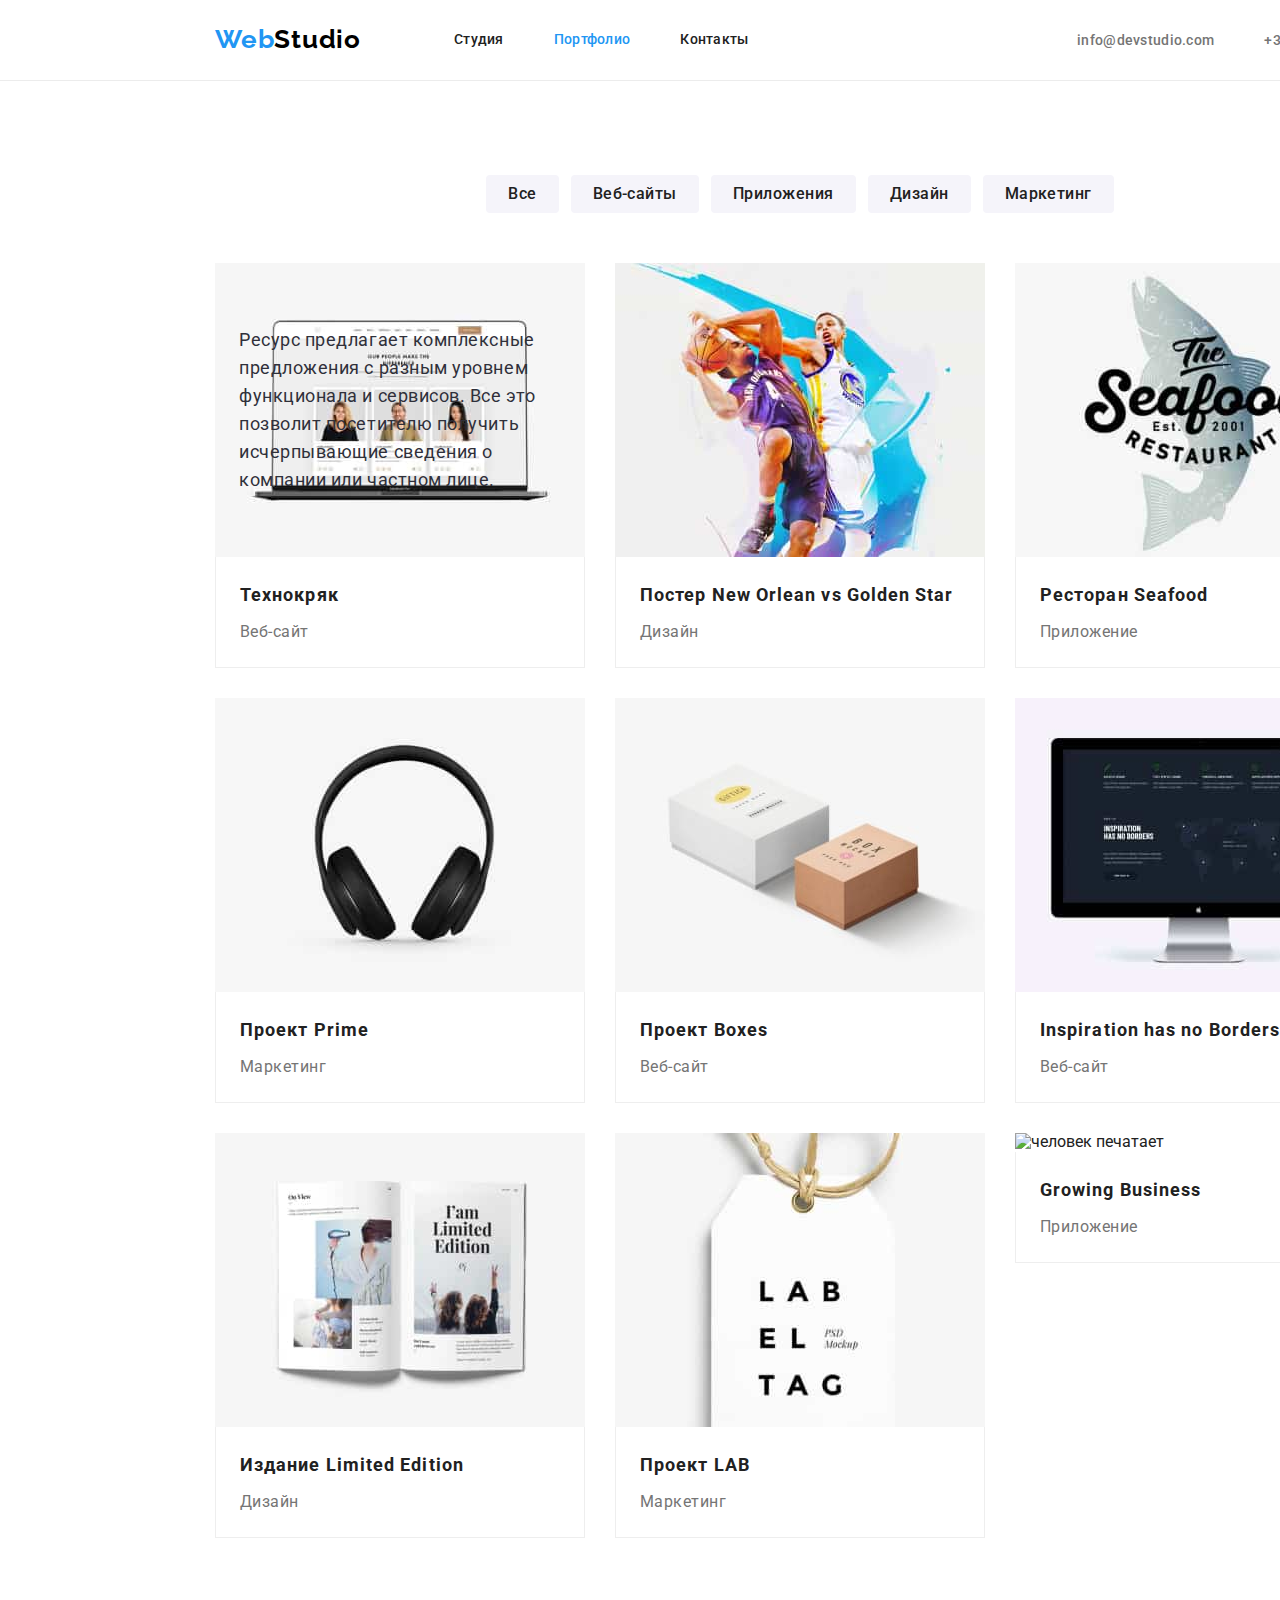
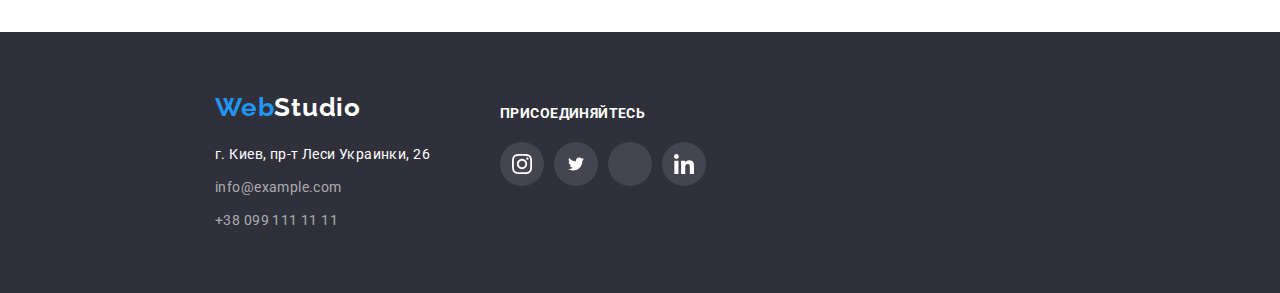
==== portfolio.html @ a1a11449 "Попробовал позиционирование" ====
<!DOCTYPE html>
<html lang="ru">
  <head>
    <meta charset="UTF-8" />
    <meta http-equiv="X-UA-Compatible" content="IE=edge" />
    <meta name="viewport" content="width=device-width, initial-scale=1.0" />
    <title>WebStudio</title>
    <link
      href="https://fonts.googleapis.com/css2?family=Raleway:wght@700&family=Roboto:wght@400;500;700;900&display=swap"
      rel="stylesheet"
    />
    <link
      rel="stylesheet"
      href="https://cdnjs.cloudflare.com/ajax/libs/modern-normalize/1.1.0/modern-normalize.min.css"
    />
    <link rel="stylesheet" href="./styles/styles.css" />
  </head>
  <body class="page">
    <!--хэдер-->
    <header class="page-header">
      <div class="container main-nav">
        <nav class="nav">
          <a href="./index.html" class="logo-header logo item" lang="en"
            ><span class="logo-blue logo">Web</span>Studio</a
          >
          <ul class="site-nav list">
            <li class="item"><a class="link" href="./index.html">Студия</a></li>
            <li class="item"><a class="link current" href="">Портфолио</a></li>
            <li class="item"><a class="link" href="">Контакты</a></li>
          </ul>
        </nav>
        <ul class="site-cont list">
          <li class="item">
            <a class="link" href="mailto:info@devstudio.com"
              >info@devstudio.com</a
            >
          </li>
          <li class="item">
            <a class="link" href="tel:+38-096-111-11-11">+38 096 111 11 11</a>
          </li>
        </ul>
      </div>
    </header>
    <!-- Основная информация -->
    <main>
      <section class="section works">
        <div class="container">
          <!-- заголовок потом скрыть -->
          <h1 class="hide-head">Наши работы</h1>
          <!-- Кнопки фильтра проектов-->
          <ul class="filtr-btn list">
            <li class="button-list">
              <button type="button" class="button">Все</button>
            </li>
            <li class="button-list">
              <button type="button" class="button">Веб-сайты</button>
            </li>
            <li class="button-list">
              <button type="button" class="button">Приложения</button>
            </li>
            <li class="button-list">
              <button type="button" class="button">Дизайн</button>
            </li>
            <li class="button-list">
              <button type="button" class="button">Маркетинг</button>
            </li>
          </ul>
          <!-- Проекты -->
          <div class="box-projects">
            <ul class="projects list">
              <li class="project-item">
                <a class="item" href="">
                  <div class="project-card">
                    <img
                      class="works-pictures"
                      src="./images/portfolio/1techno.jpg"
                      alt="ноутбук с карточками людей"
                      width="370"
                    />
                    <p class="project-card-text">
                      Ресурс предлагает комплексные предложения с разным уровнем
                      функционала и сервисов. Все это позволит посетителю
                      получить исчерпывающие сведения о компании или частном
                      лице.
                    </p>
                  </div>
                  <div class="content">
                    <h2 class="project-title">Технокряк</h2>
                    <p class="projects-desk">Веб-сайт</p>
                  </div></a
                >
              </li>
              <li class="project-item">
                <a class="item" href="">
                  <img
                    class="works-pictures"
                    src="./images/portfolio/2poster.jpg"
                    alt="баскетболисты в прижке"
                    width="370"
                  />
                  <div class="content">
                    <h2 class="project-title">
                      Постер <span lang="en">New Orlean vs Golden Star</span>
                    </h2>
                    <p class="projects-desk" lang="en">Дизайн</p>
                  </div></a
                >
              </li>
              <li class="project-item">
                <a class="item" href="">
                  <img
                    class="works-pictures"
                    src="./images/portfolio/3restorant.jpg"
                    alt="логотип ресторана"
                    width="370"
                  />
                  <div class="content">
                    <h2 class="project-title">
                      Ресторан <span lang="en">Seafood</span>
                    </h2>
                    <p class="projects-desk">Приложение</p>
                  </div></a
                >
              </li>
              <li class="project-item">
                <a class="item" href="">
                  <img
                    class="works-pictures"
                    src="./images/portfolio/4project-prime.jpg"
                    alt="наушники"
                    width="370"
                  />
                  <div class="content">
                    <h2 class="project-title">
                      Проект <span lang="en">Prime</span>
                    </h2>
                    <p class="projects-desk">Маркетинг</p>
                  </div></a
                >
              </li>
              <li class="project-item">
                <a class="item" href="">
                  <img
                    class="works-pictures"
                    src="./images/portfolio/5project-boxes.jpg"
                    alt="маленькие коробочки"
                    width="370"
                  />
                  <div class="content">
                    <h2 class="project-title">
                      Проект <span lang="en">Boxes</span>
                    </h2>
                    <p class="projects-desk">Веб-сайт</p>
                  </div></a
                >
              </li>
              <li class="project-item">
                <a class="item" href="">
                  <img
                    class="works-pictures"
                    src="./images/portfolio/6no-borders.jpg"
                    alt="монитор"
                    width="370"
                  />
                  <div class="content">
                    <h2 class="project-title" lang="en">
                      Inspiration has no Borders
                    </h2>
                    <p class="projects-desk">Веб-сайт</p>
                  </div></a
                >
              </li>
              <li class="project-item">
                <a class="item" href="">
                  <img
                    class="works-pictures"
                    src="./images/portfolio/7limited-edition.jpg"
                    alt="развернутый журнал"
                    width="370"
                  />
                  <div class="content">
                    <h2 class="project-title">
                      Издание <span lang="en">Limited Edition</span>
                    </h2>
                    <p class="projects-desk">Дизайн</p>
                  </div></a
                >
              </li>
              <li class="project-item">
                <a class="item" href="">
                  <img
                    class="works-pictures"
                    src="./images/portfolio/8project-lab.jpg"
                    alt="бирка"
                    width="370"
                  />
                  <div class="content">
                    <h2 class="project-title">
                      Проект <span lang="en">LAB</span>
                    </h2>
                    <p class="projects-desk">Маркетинг</p>
                  </div></a
                >
              </li>
              <li class="project-item">
                <a class="item" href="">
                  <img
                    class="works-pictures"
                    src="./images/portfolio/9growing-business.jpg"
                    alt="человек печатает"
                    width="370"
                  />
                  <div class="content">
                    <h2 class="project-title" lang="en">Growing Business</h2>
                    <p class="projects-desk">Приложение</p>
                  </div></a
                >
              </li>
            </ul>
          </div>
        </div>
      </section>
    </main>
    <!-- футер -->
    <footer class="footer">
      <div class="container footer-box">
        <div class="footer-adres-box">
          <a class="logo-footer logo" href="./index.html"
            ><span class="logo-blue logo">Web</span>Studio</a
          >
          <address class="">
            <ul class="footer-text list">
              <li class="footer-item">
                <a
                  class="adress footer-link"
                  href="https://goo.gl/maps/YtgKxtTX7qy2pB3RA"
                  target="_blank"
                  rel="noopener nofollow noreferrer"
                  >г. Киев, пр-т Леси Украинки, 26</a
                >
              </li>
              <li class="footer-item">
                <a class="footer-link" href="mailto:info@example.com"
                  >info@example.com</a
                >
              </li>
              <li class="footer-item">
                <a class="footer-link" href="tel:+38-099-111-11-11"
                  >+38 099 111 11 11</a
                >
              </li>
            </ul>
          </address>
        </div>
        <div class="footer-socials-box">
          <h3 class="footer-title">присоединяйтесь</h3>
          <ul class="footer-socials">
            <li class="footer-socials-item">
              <a href="" class="footer-socials-link">
                <svg class="footer-socials-icon" width="20px" height="20px">
                  <use href="./images/icons.svg#instagram-2"></use>
                </svg>
              </a>
            </li>
            <li class="footer-socials-item">
              <a href="" class="footer-socials-link">
                <svg class="footer-socials-icon" width="16px" height="20px">
                  <use href="./images/icons.svg#twitter-1"></use>
                </svg>
              </a>
            </li>
            <li class="footer-socials-item">
              <a href="" class="footer-socials-link">
                <svg class="footer-socials-icon" width="15px" height="25px">
                  <use href="./images/icons.svg#facebook"></use>
                </svg>
              </a>
            </li>
            <li class="footer-socials-item">
              <a href="" class="footer-socials-link">
                <svg class="footer-socials-icon" width="20px" height="20px">
                  <use href="./images/icons.svg#linkedin-1"></use>
                </svg>
              </a>
            </li>
          </ul>
        </div>
      </div>
    </footer>
  </body>
</html>
---- styles/styles.css ----
html {
    box-sizing: border-box;
}

*,
*::before,
*::after {
    box-sizing: inherit;
}

:root {
    /* background */
    --primary-bg-color: #FFFFFF;
    --secondary-bg-color: #2F303A;
    --accent-bg-color: #F5F4FA;
    /* text */
    --primary-text-color: #212121;
    --secondaty-text-color: #757575;
    --accent-color: #2196F3;
    --hero-text-color: #FFFFFF;
    --logo-header-color: #000000;
    --logo-footer-color: #FFFFFF;
    --footer-contacts-color: (rgba(255, 255, 255, 0.6));
}

*h1,
h2,
h3,
h4,
h5,
h6,
p {
    margin: 0;
    text-decoration: none;
}

/* Body */
.page {
    background-color: var(--primary-bg-color);

    font-family: Roboto, sans-serif;
    color: var(--primary-text-color);

    list-style-type: none;
    margin: 0;

    /* outline: 2px solid red; */
    width: 1600px;
}

/* button {
    font-family: inherit;
    cursor: pointer;
} */

.list {
    list-style: none;

    padding: 0;
    margin: 0;
}

.container {
    width: 1200px;
    margin: 0 auto;

    padding-left: 15px;
    padding-right: 15px;

    /* outline: 2px solid red; */
}

.hide-head {
    display: none;
}

/* Page header */

.page-header {
    border-bottom: 1px solid #ECECEC;
    /* padding-top: 32px;
    padding-bottom: 32px; */
}

/* Logo */
.logo-header,
.logo-footer,
.logo-blue {
    font-family: 'Raleway', cursive;
    font-weight: 700;
    font-size: 26px;
    line-height: 1.19;
    letter-spacing: 0.03em;
}

.logo-header {
    color: var(--logo-header-color);

    display: block;
    padding-top: 24px;
    padding-bottom: 25px;
}

.logo-footer {
    color: var(--logo-footer-color);

    margin-top: 0;
    margin-bottom: 20px;
    display: inline-block;
}

.logo-header .logo-footer {
    font-family: Raleway, cursive;
}

.logo-blue {
    color: var(--accent-color);
}

.link,
.footer-item,
.logo-header,
.logo-footer {
    text-decoration: none;
}

/* site-nav */
.main-nav {
    display: flex;
    align-items: center;
}

.site-nav .link,
.site-cont .link {
    font-weight: 500;
    font-size: 14px;
    line-height: 1.14;
    letter-spacing: 0.02em;
    color: var(--primary-text-color);
}

.nav {
    display: flex;
}

.site-nav {
    display: flex;
    margin-left: 93px;
}

.site-cont {
    display: flex;
    margin-left: auto;
}

/* .link:before {
    content: "";
    margin-left: 10px;
    background-image: url(../images/Vector.png);
    background-size: contain;

} */

/* .site-nav .item:not(:last-child) {
    margin-right: 50px;
}

.site-cont .item:not(:last-child) {
    margin-right: 50px;
} */

.site-nav .item+.item,
.site-cont .item+.item {
    margin-left: 50px;
}

.site-nav .link:hover,
.site-nav .link:focus {
    color: var(--accent-color);
}

.site-nav .link.current {
    color: var(--accent-color);
}

.site-cont .link {
    color: var(--secondaty-text-color);
}

.site-cont .link:hover,
.site-cont .link:focus {
    color: var(--accent-color);
}

.site-nav .link {
    display: block;
    padding-top: 32px;
    padding-bottom: 32px;
}

.header-contacts {
    display: flex;
    align-items: center;
    cursor: pointer;
}

.header-contacts:hover .header-icon,
.header-contacts:focus .header-icon {
    fill: var(--accent-color);
}

/* .header-tel {
    display: flex;
    align-items: center;
    text-align: center;
    gap: 10px;
    cursor: pointer;
} */

/* .link-tel {
    display: flex;
    align-items: center;
    text-align: center;
} */

.header-icon {
    margin-right: 10px;

}

/* Hero */

.hero-title {
    font-weight: 900;
    font-size: 44px;
    line-height: 1.36;
    text-align: center;
    letter-spacing: 0.06em;
    text-transform: uppercase;
    color: var(--hero-text-color);

    margin: 0;
    margin-bottom: 30px;
}

.hero-conteiner {
    padding-top: 200px;
    padding-bottom: 200px;
    margin-left: auto;
    margin-right: auto;
    max-width: 1600px;
    height: 600px;

    background-image: linear-gradient(to right,
            rgba(47, 48, 58, 0.4),
            rgba(47, 48, 58, 0.4)),
        url(../images/background.jpg);
    background-repeat: no-repeat;
    background-position: center;
}

/* Button main page*/
.btn {
    display: block;
    margin-left: auto;
    margin-right: auto;
    padding: 10px 32px;

    box-shadow: 0px 4px 4px rgba(0, 0, 0, 0.15);
    border: 4px;
    background-color: var(--accent-color);
    border-radius: 4px;

    font-weight: 700;
    font-size: 16px;
    line-height: 1.89;
    text-align: center;
    letter-spacing: 0.06em;
    color: var(--hero-text-color);
    cursor: pointer;
}

.btn:hover,
.btn:focus {
    color: var(--accent-color);
    background-color: var(--primary-bg-color);
}

/* Section */

.section-title {
    margin-top: 0;
    margin-bottom: 50px;

    font-weight: 700;
    font-size: 36px;
    line-height: 1.17;
    text-align: center;
    letter-spacing: 0.03em;
    color: var(--primary-text-color);
}

/* Feature/Functions/Our team */
.section {
    padding-top: 94px;
    padding-bottom: 94px;
}

.feature .item {
    width: 270px;
}

.feature-pic-box {
    display: flex;
    align-items: center;
    justify-content: center;
    width: 270px;
    height: 120px;
    margin-bottom: 30px;
    background: #F5F4FA;
    border-radius: 4px;
}

.feature,
.functions,
.team {
    display: flex;
}

.feature,
.functions {
    justify-content: space-between;

}

.functions .item {
    margin-bottom: -4px;
}

.functions-card {
    position: relative;
    margin: 0;
    padding: 0;
    display: flex;
    align-items: flex-end;

}

.function-title {
    font-size: 14px;
    line-height: 16px;
    text-align: center;
    letter-spacing: 0.03em;
    text-transform: uppercase;
    color: var(--hero-text-color);

    background: rgba(47, 48, 58, 0.8);

    margin: 0;
    padding-top: 27px;
    padding-bottom: 27px;

    position: absolute;
    /* bottom: 0;
    left: 0; 
    "ЕСЛИ ЭЛЕМЕНТОВ НЕСКОЛЬКО У RELATIVE СНИМАЕМ ФЛЕКС И ВІСТАВЛЯЕМ (%), видео Репеті 5 модуль +-20ые минуты*/
    width: 100%;
}

/* .functions .item+.item {
    margin-left: 30px;
} */

.feature .title {
    font-weight: 700;
    font-size: 14px;
    line-height: 1.14;
    letter-spacing: 0.03em;
    text-transform: uppercase;

    margin-top: 0;
}


.feature-text {
    margin-top: 0;
    margin-bottom: 0;

    font-size: 14px;
    line-height: 1.71;
    letter-spacing: 0.03em;
    color: var(--secondaty-text-color);
}

.feature-text {
    margin-top: 0;
    margin-bottom: 0;
}

.section-title .title {
    font-weight: 700;
    font-size: 16px;
    line-height: 1.19;
    letter-spacing: 0.03em;
    text-transform: uppercase;
}

.section-respons {
    padding-bottom: 94px;
}

.team {
    justify-content: space-between;
    background-color: var(--accent-bg-color);
}

.team .item {
    box-shadow: 0px 1px 3px rgba(0, 0, 0, 0.12), 0px 1px 1px rgba(0, 0, 0, 0.14), 0px 2px 1px rgba(0, 0, 0, 0.2);
    border-radius: 0px 0px 4px 4px;
}

.team .title {
    margin-top: 0;
    margin-bottom: 10px;

    font-weight: 500;
    font-size: 16px;
    line-height: 1.19;
    text-align: center;
    letter-spacing: 0.03em;
}

.team-role {
    margin: 0;

    font-size: 16px;
    line-height: 1.19;
    letter-spacing: 0.03em;
    text-align: center;
    color: var(--secondaty-text-color);
    margin-bottom: 16px;
}

.team-picture {
    margin-top: 0;
    margin-bottom: 0px;
}

.team-conteiner {
    padding-top: 30px;
    padding-bottom: 30px;
    margin-bottom: 0;
}

.team-socials {
    list-style: none;
    display: flex;
    gap: 10px;
    padding: 0;
    margin: 0;
    /* outline: 1px solid red; */
    margin-left: 32px;
    margin-right: 32px;
    /* посмотреть в записи центровку */
}

.team-item {
    height: 44px;
    width: 44px;
}

.team-link {
    display: flex;
    width: 100%;
    height: 100%;
    align-items: center;
    justify-content: center;
    border-radius: 50%;
    cursor: pointer;
}

.team-icon {
    fill: #AFB1B8;

}

.team-item:hover .team-link,
.team-item:focus .team-link {
    background-color: var(--accent-color);
    fill: var(--hero-text-color);
}


.team-link:hover .team-icon,
.team-link:focus .team-icon {
    fill: var(--hero-text-color);
    background-color: var(--accent-color);
}

.clients {
    list-style: none;
    display: flex;
    justify-content: center;
    gap: 30px;
    padding: 0;
    margin: 0;
    /* outline: 1px solid red; */
    margin-left: 32px;
    margin-right: 32px;
}

.cliets-list {
    height: 92px;
    width: 170px;
}

.clients-link {
    display: flex;
    width: 100%;
    height: 100%;
    align-items: center;
    justify-content: center;
    cursor: pointer;
    border: 1px solid #AFB1B8;
    border-radius: 4px;
}

.clients-pic {
    fill: #AFB1B8;
}

.clients-link:hover .clients-pic,
.clients-link:focus .clients-pic {
    fill: var(--accent-color);
}

.clients-link:hover,
.clients-link:focus {
    border-color: var(--accent-color);
}

/* Footer */
.footer {


    background-color: var(--secondary-bg-color);

    list-style-type: none;
    padding-top: 60px;
    padding-bottom: 60px;
}

.footer-box {
    display: flex;
}

.footer-text {
    margin-bottom: 0;
}

.footer-text .adress {
    color: var(--hero-text-color);
}

.footer-item {
    margin-bottom: 9px;
}

.footer-link {
    display: block;

    font-style: normal;
    font-size: 14px;
    line-height: 1.71;
    letter-spacing: 0.03em;
    color: rgba(255, 255, 255, 0.6);
    text-decoration: none;
}

.footer-item:last-child {
    margin-bottom: 0px;
}

.footer-link:hover,
.footer-link:focus {
    color: var(--accent-color);
}

.footer-adres-box {
    margin-right: 70px;
}

/* footer social networks */

.footer-title {
    font-weight: 700;
    font-size: 14px;
    line-height: 1.14;
    letter-spacing: 0.03em;
    text-transform: uppercase;

    color: var(--hero-text-color);
    margin-bottom: 20px;
    padding: 0;
}

.footer-socials {
    list-style: none;
    display: flex;
    gap: 10px;
    padding: 0;
    margin: 0;
}

.footer-socials-link {
    display: flex;
    width: 100%;
    height: 100%;
    align-items: center;
    justify-content: center;
    border-radius: 50%;
    cursor: pointer;
    text-decoration: none;
    background-color: rgba(255, 255, 255, 0.1);
}

.footer-socials-item {
    height: 44px;
    width: 44px;
}

.footer-socials-icon {
    fill: var(--hero-text-color);

}

.footer-socials-link:hover,
.footer-socials-link:focus {
    background-color: var(--accent-color);
    fill: var(--hero-text-color);
}


/* PORTFOLIO PAGE */
.section .works {
    padding-top: 94px;
    padding-bottom: 94px;
}

/* Buttons */

.button {
    background-color: var(--accent-bg-color);

    padding: 6px 22px;
    cursor: pointer;
    border-radius: 4px;
    border: none;
    list-style-type: none;

    font-weight: 500;
    font-size: 16px;
    line-height: 1.63;
    text-align: center;
    letter-spacing: 0.03em;
    color: var(--primary-text-color);
}

.filtr-btn {
    text-align: center;
    margin-bottom: 50px;
}


.button-list {
    display: inline-block;
    border-radius: 4px;
}



.filtr-btn .button-list+.button-list {
    margin-left: 8px;
}

.filtr-btn button:hover,
.filtr-btn button:focus {
    background-color: var(--accent-color);
    color: var(--hero-text-color);
    box-shadow: 0px 3px 1px rgba(0, 0, 0, 0.1), 0px 1px 2px rgba(0, 0, 0, 0.08), 0px 2px 2px rgba(0, 0, 0, 0.12);
    border-radius: 4px;
}

/* Projects */

.project-title {
    margin-top: 0;
    margin-bottom: 4px;
    font-weight: 700;
    font-size: 18px;
    line-height: 2;
    letter-spacing: 0.06em;
}

.projects-desk {
    margin-top: 0;
    margin-bottom: 0;

    font-size: 16px;
    line-height: 1.88;
    letter-spacing: 0.03em;
    color: var(--secondaty-text-color);
}

.projects {
    display: flex;
    flex-wrap: wrap;
    gap: 30px;
    margin: 0;
}

.works-pictures {
    flex-basis: calc((100% - 60px) / 3);
    display: block;
}

.project-item:hover {
    box-shadow: 0px 1px 1px rgba(0, 0, 0, 0.12), 0px 4px 4px rgba(0, 0, 0, 0.06), 1px 4px 6px rgba(0, 0, 0, 0.16);
}

.project-item .item {
    text-decoration: none;
    color: var(--primary-text-color);
}

.project-card {
    position: relative;
    display: flex;
    justify-content: center;
    align-items: center;
}

.project-card-text {
    font-size: 18px;
    line-height: 1.56;
    letter-spacing: 0.03em;
    color: var(--secondary-bg-color);
    /* var(--hero-text-color); */

    padding: 63px 24px;

    margin: 0;
    position: absolute;
    /* width: 100%;
    height: 100%; */
}

/* .project-card-text::before {
    display: inline;
    margin: 0;
    position: absolute;
    width: 100%;
    height: 100%;
    background-color: #2196F3;

} */

.content {
    padding-top: 20px;
    border-left: 1px solid #EEEEEE;
    border-bottom: 1px solid #EEEEEE;
    border-right: 1px solid #EEEEEE;
    padding: 20px 24px;
}

/* 0000 .filtr .btn-list */
/* текст */
/* #212121 - цвет основного текста */
/* #757575 - вторичный цвет */
/* #FFFFFF - белый цвет теkста */
/* #2196F3 - акцент (голубой) */
/* rgba(255, 255, 255, 0.6) - цвет контактов в футере*/
/* фон */
/* #FFFFFF - основной цвет фона */
/* #2F303A - вторичный цвет фона */
/* #F5F4FA - третий цвет фона */
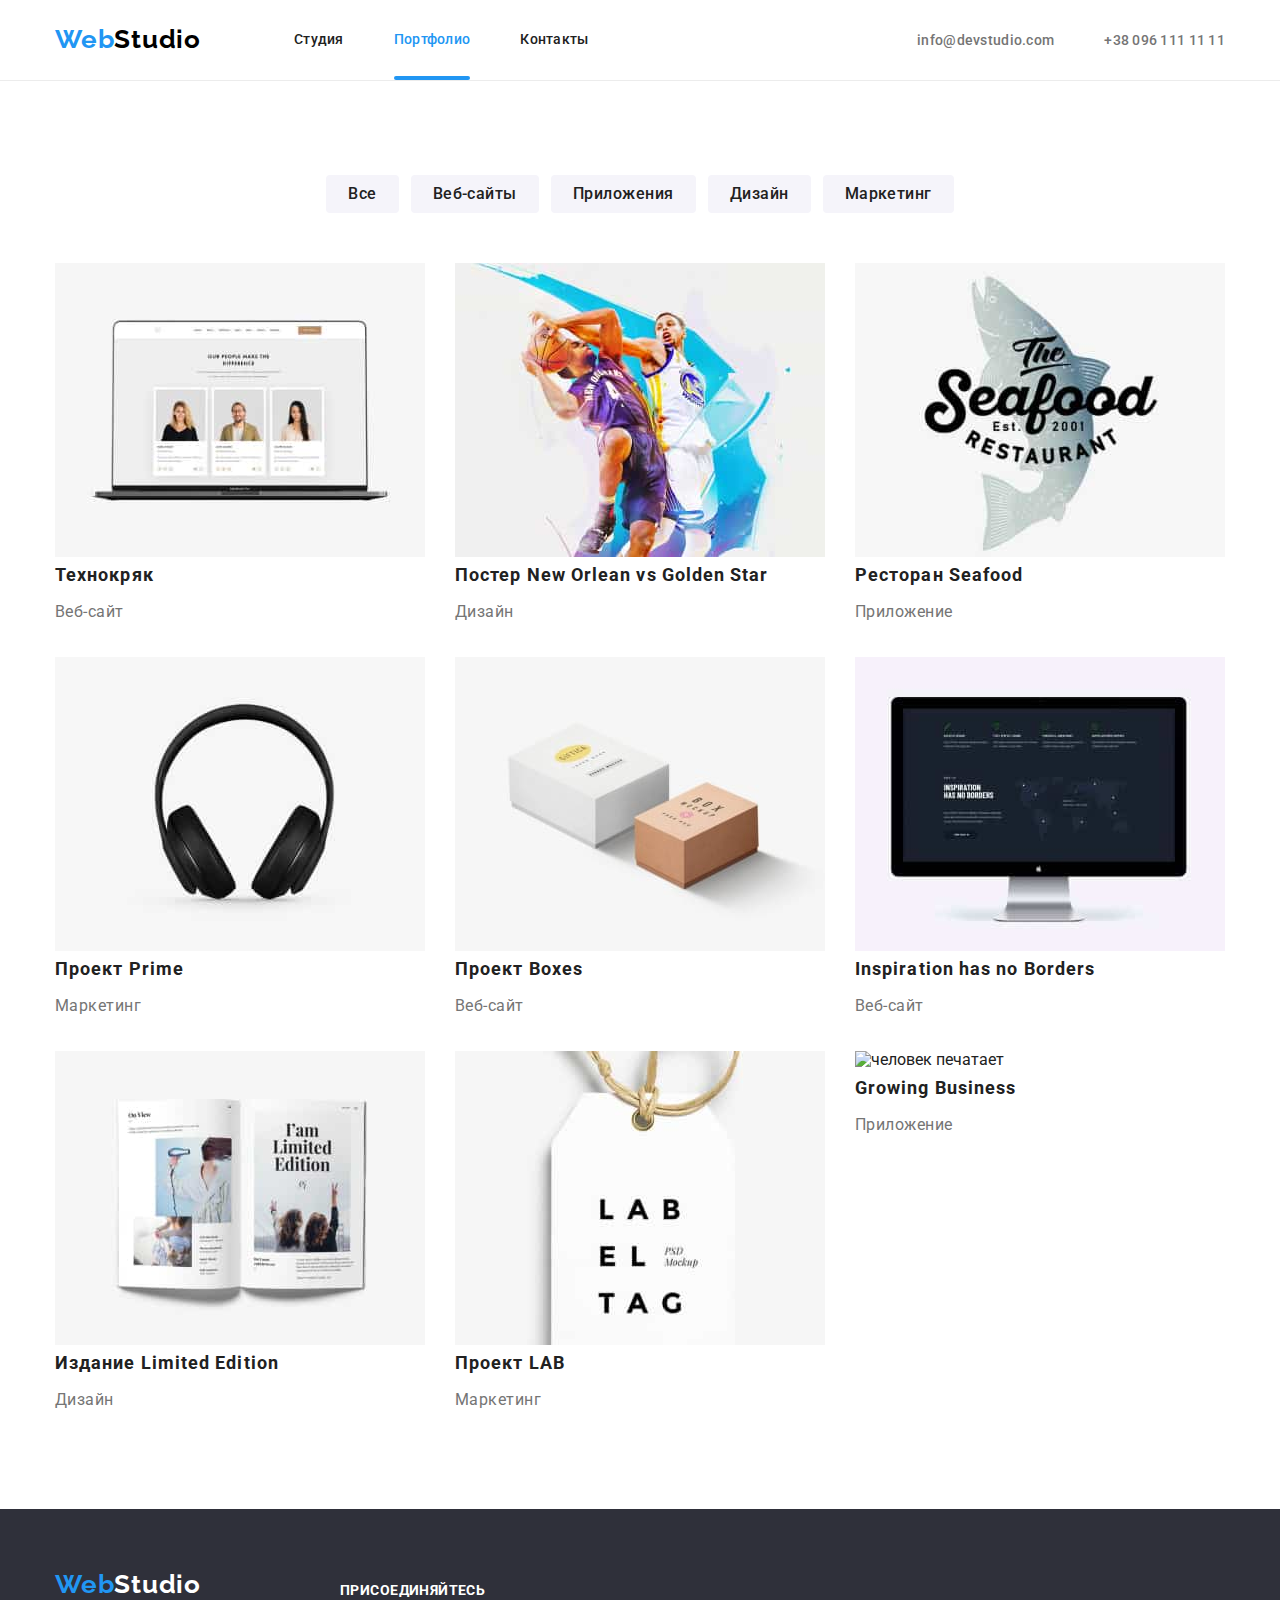
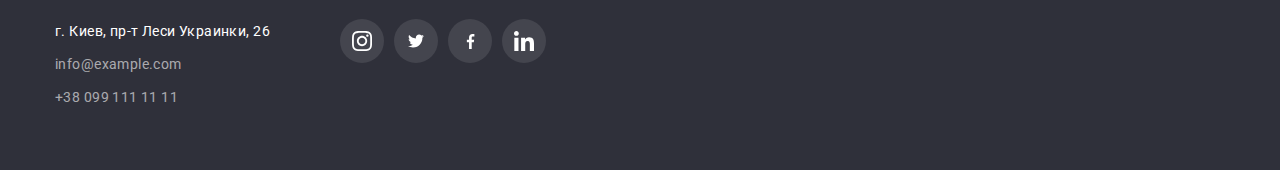
==== commit c7623467: "Подчеркивание, модальное окно и оверлейн" ====
--- a/portfolio.html
+++ b/portfolio.html
@@ -24,9 +24,15 @@
             ><span class="logo-blue logo">Web</span>Studio</a
           >
           <ul class="site-nav list">
-            <li class="item"><a class="link" href="./index.html">Студия</a></li>
-            <li class="item"><a class="link current" href="">Портфолио</a></li>
-            <li class="item"><a class="link" href="">Контакты</a></li>
+            <li class="item menu-item">
+              <a class="link nav-link" href="./index.html">Студия</a>
+            </li>
+            <li class="item menu-item">
+              <a class="link current nav-link" href="">Портфолио</a>
+            </li>
+            <li class="item menu-item">
+              <a class="link nav-link" href="">Контакты</a>
+            </li>
           </ul>
         </nav>
         <ul class="site-cont list">
@@ -69,152 +75,237 @@
           <div class="box-projects">
             <ul class="projects list">
               <li class="project-item">
-                <a class="item" href="">
-                  <div class="project-card">
-                    <img
-                      class="works-pictures"
-                      src="./images/portfolio/1techno.jpg"
-                      alt="ноутбук с карточками людей"
-                      width="370"
-                    />
-                    <p class="project-card-text">
-                      Ресурс предлагает комплексные предложения с разным уровнем
-                      функционала и сервисов. Все это позволит посетителю
-                      получить исчерпывающие сведения о компании или частном
-                      лице.
-                    </p>
-                  </div>
-                  <div class="content">
-                    <h2 class="project-title">Технокряк</h2>
-                    <p class="projects-desk">Веб-сайт</p>
-                  </div></a
-                >
-              </li>
-              <li class="project-item">
-                <a class="item" href="">
-                  <img
-                    class="works-pictures"
-                    src="./images/portfolio/2poster.jpg"
-                    alt="баскетболисты в прижке"
-                    width="370"
-                  />
-                  <div class="content">
-                    <h2 class="project-title">
-                      Постер <span lang="en">New Orlean vs Golden Star</span>
-                    </h2>
-                    <p class="projects-desk" lang="en">Дизайн</p>
-                  </div></a
-                >
-              </li>
-              <li class="project-item">
-                <a class="item" href="">
-                  <img
-                    class="works-pictures"
-                    src="./images/portfolio/3restorant.jpg"
-                    alt="логотип ресторана"
-                    width="370"
-                  />
-                  <div class="content">
-                    <h2 class="project-title">
-                      Ресторан <span lang="en">Seafood</span>
-                    </h2>
-                    <p class="projects-desk">Приложение</p>
-                  </div></a
-                >
-              </li>
-              <li class="project-item">
-                <a class="item" href="">
-                  <img
-                    class="works-pictures"
-                    src="./images/portfolio/4project-prime.jpg"
-                    alt="наушники"
-                    width="370"
-                  />
-                  <div class="content">
-                    <h2 class="project-title">
-                      Проект <span lang="en">Prime</span>
-                    </h2>
-                    <p class="projects-desk">Маркетинг</p>
-                  </div></a
-                >
-              </li>
-              <li class="project-item">
-                <a class="item" href="">
-                  <img
-                    class="works-pictures"
-                    src="./images/portfolio/5project-boxes.jpg"
-                    alt="маленькие коробочки"
-                    width="370"
-                  />
-                  <div class="content">
-                    <h2 class="project-title">
-                      Проект <span lang="en">Boxes</span>
-                    </h2>
-                    <p class="projects-desk">Веб-сайт</p>
-                  </div></a
-                >
-              </li>
-              <li class="project-item">
-                <a class="item" href="">
-                  <img
-                    class="works-pictures"
-                    src="./images/portfolio/6no-borders.jpg"
-                    alt="монитор"
-                    width="370"
-                  />
-                  <div class="content">
-                    <h2 class="project-title" lang="en">
-                      Inspiration has no Borders
-                    </h2>
-                    <p class="projects-desk">Веб-сайт</p>
-                  </div></a
-                >
-              </li>
-              <li class="project-item">
-                <a class="item" href="">
-                  <img
-                    class="works-pictures"
-                    src="./images/portfolio/7limited-edition.jpg"
-                    alt="развернутый журнал"
-                    width="370"
-                  />
-                  <div class="content">
-                    <h2 class="project-title">
-                      Издание <span lang="en">Limited Edition</span>
-                    </h2>
-                    <p class="projects-desk">Дизайн</p>
-                  </div></a
-                >
-              </li>
-              <li class="project-item">
-                <a class="item" href="">
-                  <img
-                    class="works-pictures"
-                    src="./images/portfolio/8project-lab.jpg"
-                    alt="бирка"
-                    width="370"
-                  />
-                  <div class="content">
-                    <h2 class="project-title">
-                      Проект <span lang="en">LAB</span>
-                    </h2>
-                    <p class="projects-desk">Маркетинг</p>
-                  </div></a
-                >
-              </li>
-              <li class="project-item">
-                <a class="item" href="">
-                  <img
-                    class="works-pictures"
-                    src="./images/portfolio/9growing-business.jpg"
-                    alt="человек печатает"
-                    width="370"
-                  />
-                  <div class="content">
-                    <h2 class="project-title" lang="en">Growing Business</h2>
-                    <p class="projects-desk">Приложение</p>
-                  </div></a
-                >
+                <div class="project-cards-box">
+                  <a class="item project-link" href="">
+                    <div class="project-card">
+                      <img
+                        class="works-pictures"
+                        src="./images/portfolio/1techno.jpg"
+                        alt="ноутбук с карточками людей"
+                        width="370"
+                      />
+                      <p class="project-card-text pct">
+                        Ресурс предлагает комплексные предложения с разным
+                        уровнем функционала и сервисов. Все это позволит
+                        посетителю получить исчерпывающие сведения о компании
+                        или частном лице.
+                      </p>
+                      <div class="content">
+                        <h2 class="project-title">Технокряк</h2>
+                        <p class="projects-desk">Веб-сайт</p>
+                      </div>
+                    </div>
+                  </a>
+                </div>
+              </li>
+              <li class="project-item">
+                <div class="project-cards-box">
+                  <a class="item project-link" href="">
+                    <div class="project-card">
+                      <img
+                        class="works-pictures"
+                        src="./images/portfolio/2poster.jpg"
+                        alt="баскетболисты в прижке"
+                        width="370"
+                      />
+                      <p class="project-card-text pct">
+                        Ресурс предлагает комплексные предложения с разным
+                        уровнем функционала и сервисов. Все это позволит
+                        посетителю получить исчерпывающие сведения о компании
+                        или частном лице.
+                      </p>
+                      <div class="content">
+                        <h2 class="project-title">
+                          Постер
+                          <span lang="en">New Orlean vs Golden Star</span>
+                        </h2>
+                        <p class="projects-desk" lang="en">Дизайн</p>
+                      </div>
+                    </div>
+                  </a>
+                </div>
+              </li>
+              <li class="project-item">
+                <div class="project-cards-box">
+                  <a class="item project-link" href="">
+                    <div class="project-card">
+                      <img
+                        class="works-pictures"
+                        src="./images/portfolio/3restorant.jpg"
+                        alt="логотип ресторана"
+                        width="370"
+                      />
+                      <p class="project-card-text pct">
+                        Ресурс предлагает комплексные предложения с разным
+                        уровнем функционала и сервисов. Все это позволит
+                        посетителю получить исчерпывающие сведения о компании
+                        или частном лице.
+                      </p>
+                      <div class="content">
+                        <h2 class="project-title">
+                          Ресторан <span lang="en">Seafood</span>
+                        </h2>
+                        <p class="projects-desk">Приложение</p>
+                      </div>
+                    </div>
+                  </a>
+                </div>
+              </li>
+              <li class="project-item">
+                <div class="project-cards-box">
+                  <a class="item project-link" href="">
+                    <div class="project-card">
+                      <img
+                        class="works-pictures"
+                        src="./images/portfolio/4project-prime.jpg"
+                        alt="наушники"
+                        width="370"
+                      />
+                      <p class="project-card-text pct">
+                        Ресурс предлагает комплексные предложения с разным
+                        уровнем функционала и сервисов. Все это позволит
+                        посетителю получить исчерпывающие сведения о компании
+                        или частном лице.
+                      </p>
+                      <div class="content">
+                        <h2 class="project-title">
+                          Проект <span lang="en">Prime</span>
+                        </h2>
+                        <p class="projects-desk">Маркетинг</p>
+                      </div>
+                    </div>
+                  </a>
+                </div>
+              </li>
+              <li class="project-item">
+                <div class="project-cards-box">
+                  <a class="item project-link" href="">
+                    <div class="project-card">
+                      <img
+                        class="works-pictures"
+                        src="./images/portfolio/5project-boxes.jpg"
+                        alt="маленькие коробочки"
+                        width="370"
+                      />
+                      <p class="project-card-text pct">
+                        Ресурс предлагает комплексные предложения с разным
+                        уровнем функционала и сервисов. Все это позволит
+                        посетителю получить исчерпывающие сведения о компании
+                        или частном лице.
+                      </p>
+                      <div class="content">
+                        <h2 class="project-title">
+                          Проект <span lang="en">Boxes</span>
+                        </h2>
+                        <p class="projects-desk">Веб-сайт</p>
+                      </div>
+                    </div>
+                  </a>
+                </div>
+              </li>
+              <li class="project-item">
+                <div class="project-cards-box">
+                  <a class="item project-link" href="">
+                    <div class="project-card">
+                      <img
+                        class="works-pictures"
+                        src="./images/portfolio/6no-borders.jpg"
+                        alt="монитор"
+                        width="370"
+                      />
+                      <p class="project-card-text pct">
+                        Ресурс предлагает комплексные предложения с разным
+                        уровнем функционала и сервисов. Все это позволит
+                        посетителю получить исчерпывающие сведения о компании
+                        или частном лице.
+                      </p>
+                      <div class="content">
+                        <h2 class="project-title" lang="en">
+                          Inspiration has no Borders
+                        </h2>
+                        <p class="projects-desk">Веб-сайт</p>
+                      </div>
+                    </div>
+                  </a>
+                </div>
+              </li>
+              <li class="project-item">
+                <div class="project-cards-box">
+                  <a class="item project-link" href="">
+                    <div class="project-card">
+                      <img
+                        class="works-pictures"
+                        src="./images/portfolio/7limited-edition.jpg"
+                        alt="развернутый журнал"
+                        width="370"
+                      />
+                      <p class="project-card-text pct">
+                        Ресурс предлагает комплексные предложения с разным
+                        уровнем функционала и сервисов. Все это позволит
+                        посетителю получить исчерпывающие сведения о компании
+                        или частном лице.
+                      </p>
+                      <div class="content">
+                        <h2 class="project-title">
+                          Издание <span lang="en">Limited Edition</span>
+                        </h2>
+                        <p class="projects-desk">Дизайн</p>
+                      </div>
+                    </div>
+                  </a>
+                </div>
+              </li>
+              <li class="project-item">
+                <div class="project-cards-box">
+                  <a class="item project-link" href="">
+                    <div class="project-card">
+                      <img
+                        class="works-pictures"
+                        src="./images/portfolio/8project-lab.jpg"
+                        alt="бирка"
+                        width="370"
+                      />
+                      <p class="project-card-text pct">
+                        Ресурс предлагает комплексные предложения с разным
+                        уровнем функционала и сервисов. Все это позволит
+                        посетителю получить исчерпывающие сведения о компании
+                        или частном лице.
+                      </p>
+                      <div class="content">
+                        <h2 class="project-title">
+                          Проект <span lang="en">LAB</span>
+                        </h2>
+                        <p class="projects-desk">Маркетинг</p>
+                      </div>
+                    </div>
+                  </a>
+                </div>
+              </li>
+              <li class="project-item">
+                <div class="project-cards-box">
+                  <a class="item project-link" href="">
+                    <div class="project-card">
+                      <img
+                        class="works-pictures"
+                        src="./images/portfolio/9growing-business.jpg"
+                        alt="человек печатает"
+                        width="370"
+                      />
+                      <p class="project-card-text pct">
+                        Ресурс предлагает комплексные предложения с разным
+                        уровнем функционала и сервисов. Все это позволит
+                        посетителю получить исчерпывающие сведения о компании
+                        или частном лице.
+                      </p>
+                      <div class="content">
+                        <h2 class="project-title" lang="en">
+                          Growing Business
+                        </h2>
+                        <p class="projects-desk">Приложение</p>
+                      </div>
+                    </div>
+                  </a>
+                </div>
               </li>
             </ul>
           </div>
@@ -272,7 +363,7 @@
             <li class="footer-socials-item">
               <a href="" class="footer-socials-link">
                 <svg class="footer-socials-icon" width="15px" height="25px">
-                  <use href="./images/icons.svg#facebook"></use>
+                  <use href="./images/icons.svg#facebook-1"></use>
                 </svg>
               </a>
             </li>
--- a/styles/styles.css
+++ b/styles/styles.css
@@ -45,7 +45,7 @@
     margin: 0;
 
     /* outline: 2px solid red; */
-    width: 1600px;
+    /* width: 1600px; */
 }
 
 /* button {
@@ -139,6 +139,28 @@
     color: var(--primary-text-color);
 }
 
+.menu-item {
+    position: relative;
+}
+
+.nav-link.link.current::after {
+    content: "";
+    min-width: 100%;
+    height: 4px;
+
+    background-color: var(--accent-color);
+    border-radius: 2px;
+    /* opacity: 0; */
+    position: absolute;
+    bottom: 0;
+    left: 0;
+}
+
+/* .nav-link:hover::after,
+.nav-link:focus::after {
+    opacity: 1;
+} */
+
 .nav {
     display: flex;
 }
@@ -159,12 +181,10 @@
     background-image: url(../images/Vector.png);
     background-size: contain;
 
-} */
-
-/* .site-nav .item:not(:last-child) {
+} 
+.site-nav .item:not(:last-child) {
     margin-right: 50px;
 }
-
 .site-cont .item:not(:last-child) {
     margin-right: 50px;
 } */
@@ -310,7 +330,7 @@
     width: 270px;
 }
 
-.feature-pic-box {
+.reset .feature-pic-box {
     display: flex;
     align-items: center;
     justify-content: center;
@@ -733,28 +753,48 @@
     color: var(--primary-text-color);
 }
 
-.project-card {
+.project-cards-box {
     position: relative;
     display: flex;
     justify-content: center;
     align-items: center;
+
 }
 
 .project-card-text {
     font-size: 18px;
     line-height: 1.56;
     letter-spacing: 0.03em;
-    color: var(--secondary-bg-color);
-    /* var(--hero-text-color); */
-
+    color: var(--hero-text-color);
+    background: rgba(33, 150, 243, 0.9);
     padding: 63px 24px;
-
+    top: 0;
+    left: 0;
     margin: 0;
     position: absolute;
-    /* width: 100%;
-    height: 100%; */
-}
-
+    opacity: 0;
+    width: 100%;
+    /* opacity: 1; */
+    /* height: 100%; */
+}
+
+.project-link:hover .project-card-text {
+    opacity: 1;
+}
+
+/* .pct::before {
+    content: "";
+    display: inline-block;
+    width: 100%;
+
+    opacity: 0;
+}
+
+.pct:hover::before {
+    opacity: 1;
+} */
+
+*/
 /* .project-card-text::before {
     display: inline;
     margin: 0;
@@ -771,6 +811,63 @@
     border-bottom: 1px solid #EEEEEE;
     border-right: 1px solid #EEEEEE;
     padding: 20px 24px;
+}
+
+
+/* BACKDROP */
+.backdrop {
+    position: fixed;
+    top: 0;
+    left: 0;
+    width: 100%;
+    height: 100%;
+    background-color: rgba(0, 0, 0, 0.4);
+}
+
+.backdrop.is-hidden {
+    opacity: 0;
+    pointer-events: none;
+}
+
+.modal {
+    position: absolute;
+    top: 50%;
+    left: 50%;
+    transform: translate(-50%, -50%);
+
+    min-width: 528px;
+    min-height: 581px;
+    padding: 30px;
+
+    background-color: var(--primary-bg-color);
+}
+
+.reset-btn {
+    display: flex;
+
+    align-items: center;
+    justify-content: end;
+
+    border: none;
+
+    text-decoration: none;
+    direction: none;
+    margin: 0;
+    padding: 0;
+    background-color: var(--primary-bg-color);
+}
+
+.bd-close-icon {
+    /* width: 100%;
+    height: 100%; */
+    cursor: pointer;
+    position: relative;
+    width: 30px;
+    height: 30px;
+    border: 1px solid rgba(0, 0, 0, 0.1);
+    border-radius: 50%;
+
+    fill: var(--logo-header-color);
 }
 
 /* 0000 .filtr .btn-list */
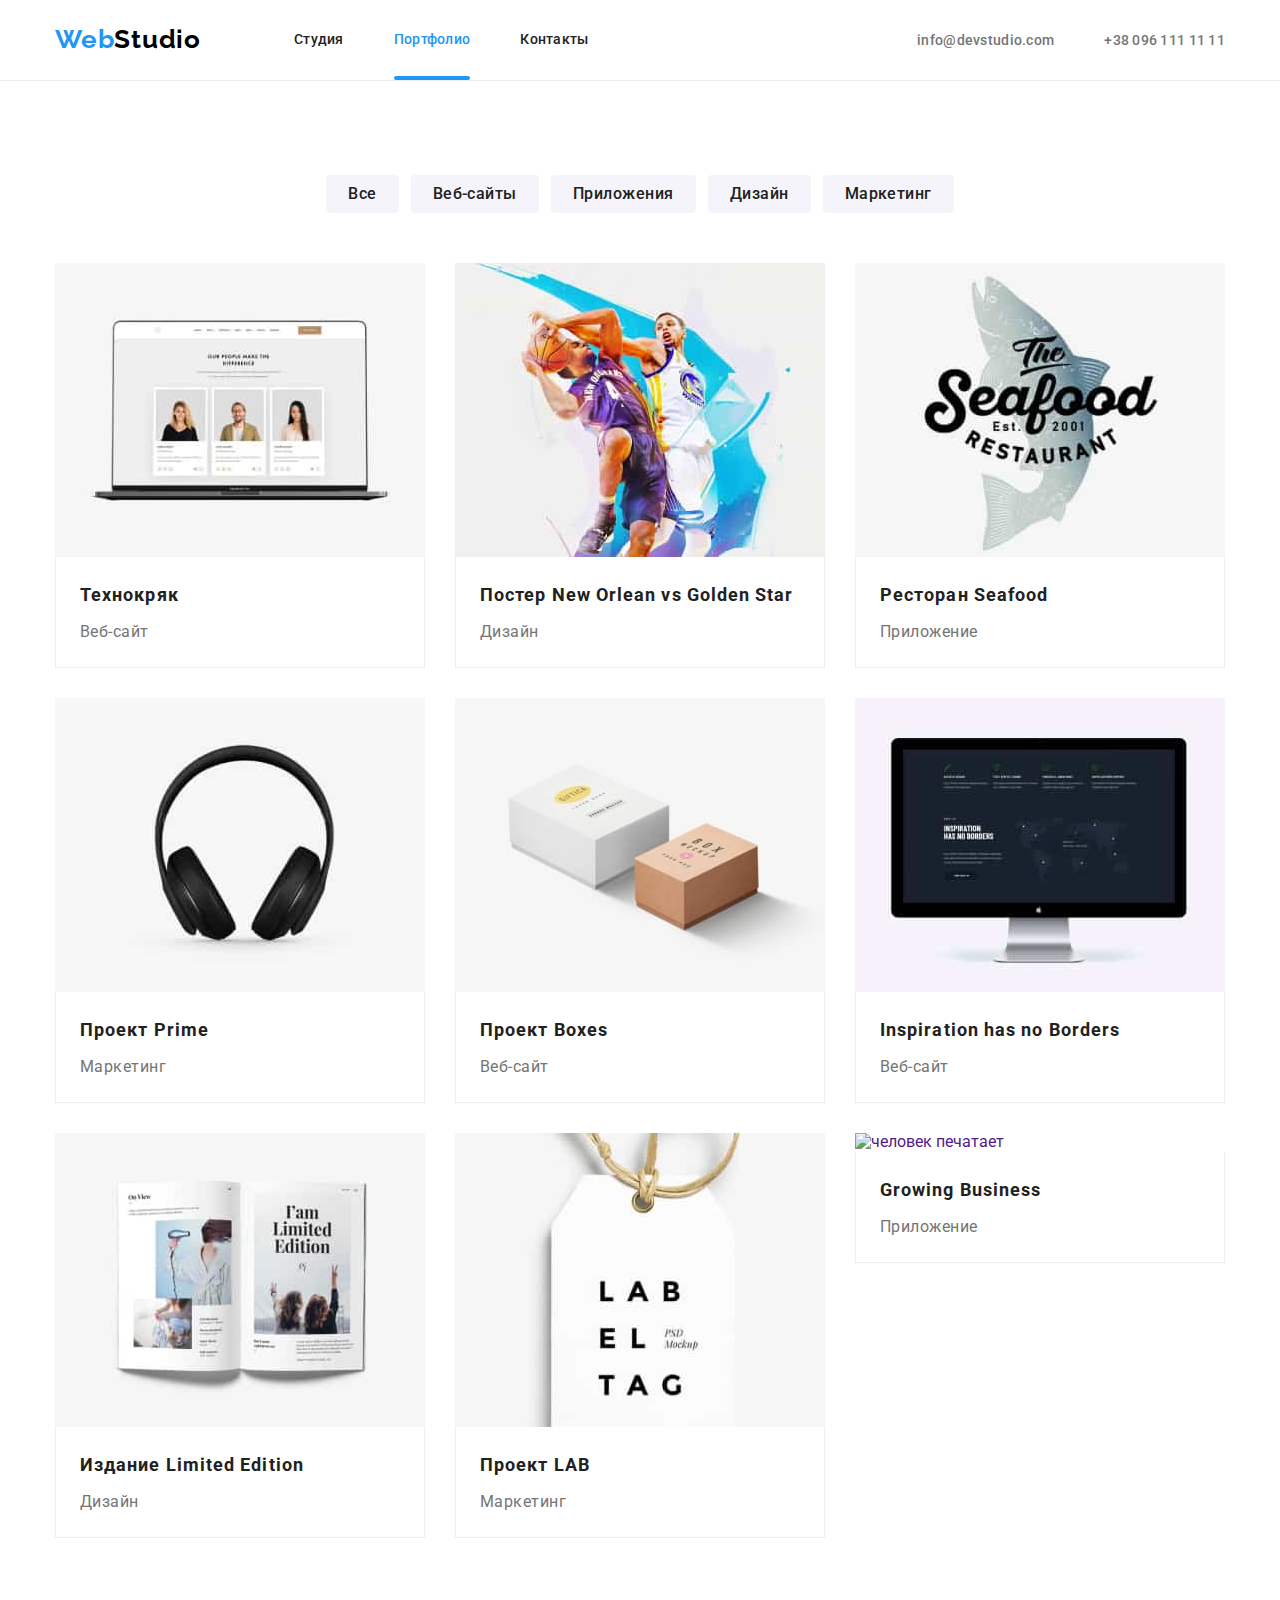
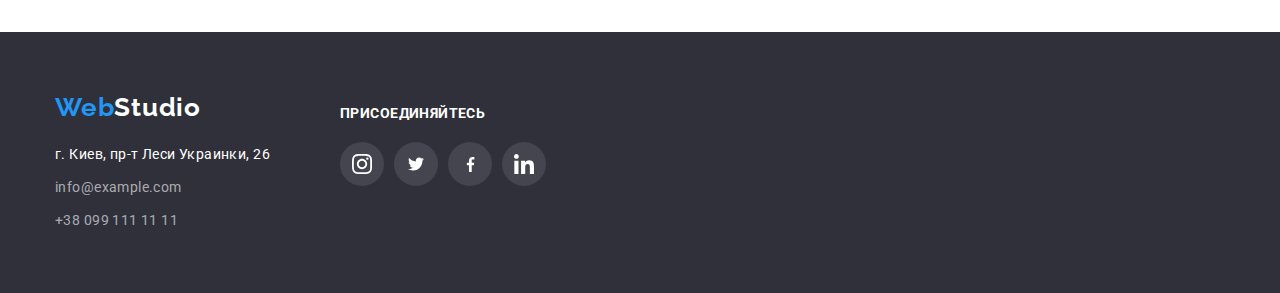
==== commit 19c537a0: "Допиляно окно и оверлеи в Портфолио" ====
--- a/portfolio.html
+++ b/portfolio.html
@@ -75,237 +75,217 @@
           <div class="box-projects">
             <ul class="projects list">
               <li class="project-item">
-                <div class="project-cards-box">
-                  <a class="item project-link" href="">
-                    <div class="project-card">
-                      <img
-                        class="works-pictures"
-                        src="./images/portfolio/1techno.jpg"
-                        alt="ноутбук с карточками людей"
-                        width="370"
-                      />
-                      <p class="project-card-text pct">
-                        Ресурс предлагает комплексные предложения с разным
-                        уровнем функционала и сервисов. Все это позволит
-                        посетителю получить исчерпывающие сведения о компании
-                        или частном лице.
-                      </p>
-                      <div class="content">
-                        <h2 class="project-title">Технокряк</h2>
-                        <p class="projects-desk">Веб-сайт</p>
-                      </div>
-                    </div>
-                  </a>
-                </div>
-              </li>
-              <li class="project-item">
-                <div class="project-cards-box">
-                  <a class="item project-link" href="">
-                    <div class="project-card">
-                      <img
-                        class="works-pictures"
-                        src="./images/portfolio/2poster.jpg"
-                        alt="баскетболисты в прижке"
-                        width="370"
-                      />
-                      <p class="project-card-text pct">
-                        Ресурс предлагает комплексные предложения с разным
-                        уровнем функционала и сервисов. Все это позволит
-                        посетителю получить исчерпывающие сведения о компании
-                        или частном лице.
-                      </p>
-                      <div class="content">
-                        <h2 class="project-title">
-                          Постер
-                          <span lang="en">New Orlean vs Golden Star</span>
-                        </h2>
-                        <p class="projects-desk" lang="en">Дизайн</p>
-                      </div>
-                    </div>
-                  </a>
-                </div>
-              </li>
-              <li class="project-item">
-                <div class="project-cards-box">
-                  <a class="item project-link" href="">
-                    <div class="project-card">
-                      <img
-                        class="works-pictures"
-                        src="./images/portfolio/3restorant.jpg"
-                        alt="логотип ресторана"
-                        width="370"
-                      />
-                      <p class="project-card-text pct">
-                        Ресурс предлагает комплексные предложения с разным
-                        уровнем функционала и сервисов. Все это позволит
-                        посетителю получить исчерпывающие сведения о компании
-                        или частном лице.
-                      </p>
-                      <div class="content">
-                        <h2 class="project-title">
-                          Ресторан <span lang="en">Seafood</span>
-                        </h2>
-                        <p class="projects-desk">Приложение</p>
-                      </div>
-                    </div>
-                  </a>
-                </div>
-              </li>
-              <li class="project-item">
-                <div class="project-cards-box">
-                  <a class="item project-link" href="">
-                    <div class="project-card">
-                      <img
-                        class="works-pictures"
-                        src="./images/portfolio/4project-prime.jpg"
-                        alt="наушники"
-                        width="370"
-                      />
-                      <p class="project-card-text pct">
-                        Ресурс предлагает комплексные предложения с разным
-                        уровнем функционала и сервисов. Все это позволит
-                        посетителю получить исчерпывающие сведения о компании
-                        или частном лице.
-                      </p>
-                      <div class="content">
-                        <h2 class="project-title">
-                          Проект <span lang="en">Prime</span>
-                        </h2>
-                        <p class="projects-desk">Маркетинг</p>
-                      </div>
-                    </div>
-                  </a>
-                </div>
-              </li>
-              <li class="project-item">
-                <div class="project-cards-box">
-                  <a class="item project-link" href="">
-                    <div class="project-card">
-                      <img
-                        class="works-pictures"
-                        src="./images/portfolio/5project-boxes.jpg"
-                        alt="маленькие коробочки"
-                        width="370"
-                      />
-                      <p class="project-card-text pct">
-                        Ресурс предлагает комплексные предложения с разным
-                        уровнем функционала и сервисов. Все это позволит
-                        посетителю получить исчерпывающие сведения о компании
-                        или частном лице.
-                      </p>
-                      <div class="content">
-                        <h2 class="project-title">
-                          Проект <span lang="en">Boxes</span>
-                        </h2>
-                        <p class="projects-desk">Веб-сайт</p>
-                      </div>
-                    </div>
-                  </a>
-                </div>
-              </li>
-              <li class="project-item">
-                <div class="project-cards-box">
-                  <a class="item project-link" href="">
-                    <div class="project-card">
-                      <img
-                        class="works-pictures"
-                        src="./images/portfolio/6no-borders.jpg"
-                        alt="монитор"
-                        width="370"
-                      />
-                      <p class="project-card-text pct">
-                        Ресурс предлагает комплексные предложения с разным
-                        уровнем функционала и сервисов. Все это позволит
-                        посетителю получить исчерпывающие сведения о компании
-                        или частном лице.
-                      </p>
-                      <div class="content">
-                        <h2 class="project-title" lang="en">
-                          Inspiration has no Borders
-                        </h2>
-                        <p class="projects-desk">Веб-сайт</p>
-                      </div>
-                    </div>
-                  </a>
-                </div>
-              </li>
-              <li class="project-item">
-                <div class="project-cards-box">
-                  <a class="item project-link" href="">
-                    <div class="project-card">
-                      <img
-                        class="works-pictures"
-                        src="./images/portfolio/7limited-edition.jpg"
-                        alt="развернутый журнал"
-                        width="370"
-                      />
-                      <p class="project-card-text pct">
-                        Ресурс предлагает комплексные предложения с разным
-                        уровнем функционала и сервисов. Все это позволит
-                        посетителю получить исчерпывающие сведения о компании
-                        или частном лице.
-                      </p>
-                      <div class="content">
-                        <h2 class="project-title">
-                          Издание <span lang="en">Limited Edition</span>
-                        </h2>
-                        <p class="projects-desk">Дизайн</p>
-                      </div>
-                    </div>
-                  </a>
-                </div>
-              </li>
-              <li class="project-item">
-                <div class="project-cards-box">
-                  <a class="item project-link" href="">
-                    <div class="project-card">
-                      <img
-                        class="works-pictures"
-                        src="./images/portfolio/8project-lab.jpg"
-                        alt="бирка"
-                        width="370"
-                      />
-                      <p class="project-card-text pct">
-                        Ресурс предлагает комплексные предложения с разным
-                        уровнем функционала и сервисов. Все это позволит
-                        посетителю получить исчерпывающие сведения о компании
-                        или частном лице.
-                      </p>
-                      <div class="content">
-                        <h2 class="project-title">
-                          Проект <span lang="en">LAB</span>
-                        </h2>
-                        <p class="projects-desk">Маркетинг</p>
-                      </div>
-                    </div>
-                  </a>
-                </div>
-              </li>
-              <li class="project-item">
-                <div class="project-cards-box">
-                  <a class="item project-link" href="">
-                    <div class="project-card">
-                      <img
-                        class="works-pictures"
-                        src="./images/portfolio/9growing-business.jpg"
-                        alt="человек печатает"
-                        width="370"
-                      />
-                      <p class="project-card-text pct">
-                        Ресурс предлагает комплексные предложения с разным
-                        уровнем функционала и сервисов. Все это позволит
-                        посетителю получить исчерпывающие сведения о компании
-                        или частном лице.
-                      </p>
-                      <div class="content">
-                        <h2 class="project-title" lang="en">
-                          Growing Business
-                        </h2>
-                        <p class="projects-desk">Приложение</p>
-                      </div>
-                    </div>
-                  </a>
-                </div>
+                <a class="item project-link" href="">
+                  <div class="project-card">
+                    <img
+                      class="works-pictures"
+                      src="./images/portfolio/1techno.jpg"
+                      alt="ноутбук с карточками людей"
+                      width="370"
+                    />
+                    <p class="project-card-text pct">
+                      Ресурс предлагает комплексные предложения с разным уровнем
+                      функционала и сервисов. Все это позволит посетителю
+                      получить исчерпывающие сведения о компании или частном
+                      лице.
+                    </p>
+                  </div>
+                  <div class="content">
+                    <h2 class="project-title">Технокряк</h2>
+                    <p class="projects-desk">Веб-сайт</p>
+                  </div>
+                </a>
+              </li>
+              <li class="project-item">
+                <a class="item project-link" href="">
+                  <div class="project-card">
+                    <img
+                      class="works-pictures"
+                      src="./images/portfolio/2poster.jpg"
+                      alt="баскетболисты в прижке"
+                      width="370"
+                    />
+                    <p class="project-card-text pct">
+                      Ресурс предлагает комплексные предложения с разным уровнем
+                      функционала и сервисов. Все это позволит посетителю
+                      получить исчерпывающие сведения о компании или частном
+                      лице.
+                    </p>
+                  </div>
+                  <div class="content">
+                    <h2 class="project-title">
+                      Постер
+                      <span lang="en">New Orlean vs Golden Star</span>
+                    </h2>
+                    <p class="projects-desk" lang="en">Дизайн</p>
+                  </div>
+                </a>
+              </li>
+              <li class="project-item">
+                <a class="item project-link" href="">
+                  <div class="project-card">
+                    <img
+                      class="works-pictures"
+                      src="./images/portfolio/3restorant.jpg"
+                      alt="логотип ресторана"
+                      width="370"
+                    />
+                    <p class="project-card-text pct">
+                      Ресурс предлагает комплексные предложения с разным уровнем
+                      функционала и сервисов. Все это позволит посетителю
+                      получить исчерпывающие сведения о компании или частном
+                      лице.
+                    </p>
+                  </div>
+                  <div class="content">
+                    <h2 class="project-title">
+                      Ресторан <span lang="en">Seafood</span>
+                    </h2>
+                    <p class="projects-desk">Приложение</p>
+                  </div>
+                </a>
+              </li>
+              <li class="project-item">
+                <a class="item project-link" href="">
+                  <div class="project-card">
+                    <img
+                      class="works-pictures"
+                      src="./images/portfolio/4project-prime.jpg"
+                      alt="наушники"
+                      width="370"
+                    />
+                    <p class="project-card-text pct">
+                      Ресурс предлагает комплексные предложения с разным уровнем
+                      функционала и сервисов. Все это позволит посетителю
+                      получить исчерпывающие сведения о компании или частном
+                      лице.
+                    </p>
+                  </div>
+                  <div class="content">
+                    <h2 class="project-title">
+                      Проект <span lang="en">Prime</span>
+                    </h2>
+                    <p class="projects-desk">Маркетинг</p>
+                  </div>
+                </a>
+              </li>
+              <li class="project-item">
+                <a class="item project-link" href="">
+                  <div class="project-card">
+                    <img
+                      class="works-pictures"
+                      src="./images/portfolio/5project-boxes.jpg"
+                      alt="маленькие коробочки"
+                      width="370"
+                    />
+                    <p class="project-card-text pct">
+                      Ресурс предлагает комплексные предложения с разным уровнем
+                      функционала и сервисов. Все это позволит посетителю
+                      получить исчерпывающие сведения о компании или частном
+                      лице.
+                    </p>
+                  </div>
+                  <div class="content">
+                    <h2 class="project-title">
+                      Проект <span lang="en">Boxes</span>
+                    </h2>
+                    <p class="projects-desk">Веб-сайт</p>
+                  </div>
+                </a>
+              </li>
+              <li class="project-item">
+                <a class="item project-link" href="">
+                  <div class="project-card">
+                    <img
+                      class="works-pictures"
+                      src="./images/portfolio/6no-borders.jpg"
+                      alt="монитор"
+                      width="370"
+                    />
+                    <p class="project-card-text pct">
+                      Ресурс предлагает комплексные предложения с разным уровнем
+                      функционала и сервисов. Все это позволит посетителю
+                      получить исчерпывающие сведения о компании или частном
+                      лице.
+                    </p>
+                  </div>
+                  <div class="content">
+                    <h2 class="project-title" lang="en">
+                      Inspiration has no Borders
+                    </h2>
+                    <p class="projects-desk">Веб-сайт</p>
+                  </div>
+                </a>
+              </li>
+              <li class="project-item">
+                <a class="item project-link" href="">
+                  <div class="project-card">
+                    <img
+                      class="works-pictures"
+                      src="./images/portfolio/7limited-edition.jpg"
+                      alt="развернутый журнал"
+                      width="370"
+                    />
+                    <p class="project-card-text pct">
+                      Ресурс предлагает комплексные предложения с разным уровнем
+                      функционала и сервисов. Все это позволит посетителю
+                      получить исчерпывающие сведения о компании или частном
+                      лице.
+                    </p>
+                  </div>
+                  <div class="content">
+                    <h2 class="project-title">
+                      Издание <span lang="en">Limited Edition</span>
+                    </h2>
+                    <p class="projects-desk">Дизайн</p>
+                  </div>
+                </a>
+              </li>
+              <li class="project-item">
+                <a class="item project-link" href="">
+                  <div class="project-card">
+                    <img
+                      class="works-pictures"
+                      src="./images/portfolio/8project-lab.jpg"
+                      alt="бирка"
+                      width="370"
+                    />
+                    <p class="project-card-text pct">
+                      Ресурс предлагает комплексные предложения с разным уровнем
+                      функционала и сервисов. Все это позволит посетителю
+                      получить исчерпывающие сведения о компании или частном
+                      лице.
+                    </p>
+                  </div>
+                  <div class="content">
+                    <h2 class="project-title">
+                      Проект <span lang="en">LAB</span>
+                    </h2>
+                    <p class="projects-desk">Маркетинг</p>
+                  </div>
+                </a>
+              </li>
+              <li class="project-item">
+                <a class="item project-link" href="">
+                  <div class="project-card">
+                    <img
+                      class="works-pictures"
+                      src="./images/portfolio/9growing-business.jpg"
+                      alt="человек печатает"
+                      width="370"
+                    />
+                    <p class="project-card-text pct">
+                      Ресурс предлагает комплексные предложения с разным уровнем
+                      функционала и сервисов. Все это позволит посетителю
+                      получить исчерпывающие сведения о компании или частном
+                      лице.
+                    </p>
+                  </div>
+                  <div class="content">
+                    <h2 class="project-title" lang="en">Growing Business</h2>
+                    <p class="projects-desk">Приложение</p>
+                  </div>
+                </a>
               </li>
             </ul>
           </div>
--- a/styles/styles.css
+++ b/styles/styles.css
@@ -44,14 +44,8 @@
     list-style-type: none;
     margin: 0;
 
-    /* outline: 2px solid red; */
     /* width: 1600px; */
 }
-
-/* button {
-    font-family: inherit;
-    cursor: pointer;
-} */
 
 .list {
     list-style: none;
@@ -66,8 +60,6 @@
 
     padding-left: 15px;
     padding-right: 15px;
-
-    /* outline: 2px solid red; */
 }
 
 .hide-head {
@@ -78,8 +70,6 @@
 
 .page-header {
     border-bottom: 1px solid #ECECEC;
-    /* padding-top: 32px;
-    padding-bottom: 32px; */
 }
 
 /* Logo */
@@ -150,17 +140,11 @@
 
     background-color: var(--accent-color);
     border-radius: 2px;
-    /* opacity: 0; */
     position: absolute;
     bottom: 0;
     left: 0;
 }
 
-/* .nav-link:hover::after,
-.nav-link:focus::after {
-    opacity: 1;
-} */
-
 .nav {
     display: flex;
 }
@@ -174,26 +158,19 @@
     display: flex;
     margin-left: auto;
 }
-
-/* .link:before {
-    content: "";
-    margin-left: 10px;
-    background-image: url(../images/Vector.png);
-    background-size: contain;
-
-} 
-.site-nav .item:not(:last-child) {
-    margin-right: 50px;
-}
-.site-cont .item:not(:last-child) {
-    margin-right: 50px;
-} */
 
 .site-nav .item+.item,
 .site-cont .item+.item {
     margin-left: 50px;
 }
 
+.site-nav .link {
+    transition-property: color;
+    transition-duration: 250ms;
+    transition-timing-function: cubic-bezier(0.4, 0, 0.2, 1);
+    transition-delay: 0s;
+}
+
 .site-nav .link:hover,
 .site-nav .link:focus {
     color: var(--accent-color);
@@ -205,6 +182,11 @@
 
 .site-cont .link {
     color: var(--secondaty-text-color);
+
+    transition-property: color;
+    transition-duration: 250ms;
+    transition-timing-function: cubic-bezier(0.4, 0, 0.2, 1);
+    transition-delay: 0s;
 }
 
 .site-cont .link:hover,
@@ -222,6 +204,8 @@
     display: flex;
     align-items: center;
     cursor: pointer;
+
+    color: var(--secondaty-text-color);
 }
 
 .header-contacts:hover .header-icon,
@@ -229,23 +213,8 @@
     fill: var(--accent-color);
 }
 
-/* .header-tel {
-    display: flex;
-    align-items: center;
-    text-align: center;
-    gap: 10px;
-    cursor: pointer;
-} */
-
-/* .link-tel {
-    display: flex;
-    align-items: center;
-    text-align: center;
-} */
-
 .header-icon {
     margin-right: 10px;
-
 }
 
 /* Hero */
@@ -298,12 +267,17 @@
     letter-spacing: 0.06em;
     color: var(--hero-text-color);
     cursor: pointer;
+    transition-property: color, background-color;
+    transition-duration: 250ms;
+    transition-timing-function: cubic-bezier(0.4, 0, 0.2, 1);
+    transition-delay: 0s;
 }
 
 .btn:hover,
 .btn:focus {
     color: var(--accent-color);
     background-color: var(--primary-bg-color);
+    /* transform: rotate(180deg); */
 }
 
 /* Section */
@@ -330,7 +304,7 @@
     width: 270px;
 }
 
-.reset .feature-pic-box {
+.feature-pic-box {
     display: flex;
     align-items: center;
     justify-content: center;
@@ -357,36 +331,6 @@
     margin-bottom: -4px;
 }
 
-.functions-card {
-    position: relative;
-    margin: 0;
-    padding: 0;
-    display: flex;
-    align-items: flex-end;
-
-}
-
-.function-title {
-    font-size: 14px;
-    line-height: 16px;
-    text-align: center;
-    letter-spacing: 0.03em;
-    text-transform: uppercase;
-    color: var(--hero-text-color);
-
-    background: rgba(47, 48, 58, 0.8);
-
-    margin: 0;
-    padding-top: 27px;
-    padding-bottom: 27px;
-
-    position: absolute;
-    /* bottom: 0;
-    left: 0; 
-    "ЕСЛИ ЭЛЕМЕНТОВ НЕСКОЛЬКО У RELATIVE СНИМАЕМ ФЛЕКС И ВІСТАВЛЯЕМ (%), видео Репеті 5 модуль +-20ые минуты*/
-    width: 100%;
-}
-
 /* .functions .item+.item {
     margin-left: 30px;
 } */
@@ -430,7 +374,9 @@
 }
 
 .team {
+    display: flex;
     justify-content: space-between;
+    gap: 30px;
     background-color: var(--accent-bg-color);
 }
 
@@ -470,6 +416,7 @@
     padding-top: 30px;
     padding-bottom: 30px;
     margin-bottom: 0;
+    background-color: var(--primary-bg-color);
 }
 
 .team-socials {
@@ -487,6 +434,7 @@
 .team-item {
     height: 44px;
     width: 44px;
+    border-radius: 50%;
 }
 
 .team-link {
@@ -497,22 +445,19 @@
     justify-content: center;
     border-radius: 50%;
     cursor: pointer;
-}
-
-.team-icon {
     fill: #AFB1B8;
 
-}
-
-.team-item:hover .team-link,
-.team-item:focus .team-link {
-    background-color: var(--accent-color);
-    fill: var(--hero-text-color);
-}
-
-
-.team-link:hover .team-icon,
-.team-link:focus .team-icon {
+    transition-property: fill, background-color;
+    transition-duration: 250ms;
+    transition-timing-function: cubic-bezier(0.4, 0, 0.2, 1);
+    transition-delay: 0ms;
+}
+
+
+
+
+.team-link:hover,
+.team-link:focus {
     fill: var(--hero-text-color);
     background-color: var(--accent-color);
 }
@@ -543,26 +488,23 @@
     cursor: pointer;
     border: 1px solid #AFB1B8;
     border-radius: 4px;
-}
-
-.clients-pic {
+
     fill: #AFB1B8;
-}
-
-.clients-link:hover .clients-pic,
-.clients-link:focus .clients-pic {
-    fill: var(--accent-color);
+
+    transition-property: border-color, fill;
+    transition-duration: 250ms;
+    transition-timing-function: cubic-bezier(0.4, 0, 0.2, 1);
+    transition-delay: 0s;
 }
 
 .clients-link:hover,
 .clients-link:focus {
     border-color: var(--accent-color);
+    fill: var(--accent-color);
 }
 
 /* Footer */
 .footer {
-
-
     background-color: var(--secondary-bg-color);
 
     list-style-type: none;
@@ -595,6 +537,11 @@
     letter-spacing: 0.03em;
     color: rgba(255, 255, 255, 0.6);
     text-decoration: none;
+
+    transition-property: color;
+    transition-duration: 250ms;
+    transition-timing-function: cubic-bezier(0.4, 0, 0.2, 1);
+    transition-delay: 0s;
 }
 
 .footer-item:last-child {
@@ -642,6 +589,11 @@
     cursor: pointer;
     text-decoration: none;
     background-color: rgba(255, 255, 255, 0.1);
+
+    transition-property: fill, background-color;
+    transition-duration: 250ms;
+    transition-timing-function: cubic-bezier(0.4, 0, 0.2, 1);
+    transition-delay: 0s;
 }
 
 .footer-socials-item {
@@ -684,6 +636,11 @@
     text-align: center;
     letter-spacing: 0.03em;
     color: var(--primary-text-color);
+
+    transition-property: color, background-color, box-shadow;
+    transition-duration: 250ms;
+    transition-timing-function: cubic-bezier(0.4, 0, 0.2, 1);
+    transition-delay: 0s;
 }
 
 .filtr-btn {
@@ -691,13 +648,10 @@
     margin-bottom: 50px;
 }
 
-
 .button-list {
     display: inline-block;
     border-radius: 4px;
 }
-
-
 
 .filtr-btn .button-list+.button-list {
     margin-left: 8px;
@@ -707,11 +661,16 @@
 .filtr-btn button:focus {
     background-color: var(--accent-color);
     color: var(--hero-text-color);
-    box-shadow: 0px 3px 1px rgba(0, 0, 0, 0.1), 0px 1px 2px rgba(0, 0, 0, 0.08), 0px 2px 2px rgba(0, 0, 0, 0.12);
-    border-radius: 4px;
+    box-shadow:
+        0px 3px 1px rgba(0, 0, 0, 0.1),
+        0px 1px 2px rgba(0, 0, 0, 0.08),
+        0px 2px 2px rgba(0, 0, 0, 0.12);
 }
 
 /* Projects */
+/* .project-link {
+    text-decoration: none;
+} */
 
 .project-title {
     margin-top: 0;
@@ -720,6 +679,7 @@
     font-size: 18px;
     line-height: 2;
     letter-spacing: 0.06em;
+    color: var(--primary-text-color);
 }
 
 .projects-desk {
@@ -744,66 +704,60 @@
     display: block;
 }
 
-.project-item:hover {
+/* .project-item {
+    transition-property: box-shadow;
+    transition-duration: 250ms;
+    transition-timing-function: cubic-bezier(0.4, 0, 0.2, 1)
+} */
+
+.project-item:hover,
+.project-item:focus {
     box-shadow: 0px 1px 1px rgba(0, 0, 0, 0.12), 0px 4px 4px rgba(0, 0, 0, 0.06), 1px 4px 6px rgba(0, 0, 0, 0.16);
 }
 
-.project-item .item {
+/* .project-item .item {
     text-decoration: none;
     color: var(--primary-text-color);
-}
-
-.project-cards-box {
+} */
+
+.project-card {
     position: relative;
-    display: flex;
-    justify-content: center;
-    align-items: center;
-
+    overflow: hidden;
 }
 
 .project-card-text {
-    font-size: 18px;
-    line-height: 1.56;
-    letter-spacing: 0.03em;
-    color: var(--hero-text-color);
-    background: rgba(33, 150, 243, 0.9);
+    transition-property: transform, opacity;
+    transition-duration: 250ms;
+    transition-timing-function: cubic-bezier(0.4, 0, 0.2, 1);
+    transition-delay: 0s;
+    transform: translateY(100%);
+
     padding: 63px 24px;
     top: 0;
     left: 0;
     margin: 0;
     position: absolute;
-    opacity: 0;
-    width: 100%;
-    /* opacity: 1; */
-    /* height: 100%; */
-}
-
-.project-link:hover .project-card-text {
-    opacity: 1;
-}
-
-/* .pct::before {
-    content: "";
-    display: inline-block;
-    width: 100%;
-
-    opacity: 0;
-}
-
-.pct:hover::before {
-    opacity: 1;
-} */
-
-*/
-/* .project-card-text::before {
-    display: inline;
-    margin: 0;
-    position: absolute;
     width: 100%;
     height: 100%;
-    background-color: #2196F3;
-
-} */
+
+    font-size: 18px;
+    line-height: 1.56;
+    letter-spacing: 0.03em;
+    color: var(--hero-text-color);
+
+    background: rgba(33, 150, 243, 0.9);
+
+}
+
+.project-link {
+    text-decoration: none;
+}
+
+.project-link:hover .project-card-text,
+.project-link:focus .project-card-text {
+    transform: translateY(0);
+    opacity: 1;
+}
 
 .content {
     padding-top: 20px;
@@ -821,54 +775,51 @@
     left: 0;
     width: 100%;
     height: 100%;
-    background-color: rgba(0, 0, 0, 0.4);
-}
-
-.backdrop.is-hidden {
+    background-color: rgba(0, 0, 0, 0.2);
+}
+
+.is-hidden {
+    pointer-events: none;
     opacity: 0;
-    pointer-events: none;
+    visibility: hidden;
+}
+
+.backdrop.is-hidden .modal {
+    transform: translate(-50%, -50%) scale(0.5);
 }
 
 .modal {
     position: absolute;
     top: 50%;
     left: 50%;
-    transform: translate(-50%, -50%);
-
-    min-width: 528px;
-    min-height: 581px;
-    padding: 30px;
+    transform: translate(-50%, -50%) scale(1);
+    width: 528px;
+    height: 581px;
+
+    transition-duration: 1000ms;
+    transition-timing-function: cubic-bezier(0.4, 0, 0.2, 1);
 
     background-color: var(--primary-bg-color);
 }
 
 .reset-btn {
-    display: flex;
-
+    position: absolute;
+    top: 8px;
+    right: 8px;
+
+    display: flex;
     align-items: center;
-    justify-content: end;
-
-    border: none;
-
-    text-decoration: none;
-    direction: none;
-    margin: 0;
-    padding: 0;
-    background-color: var(--primary-bg-color);
-}
-
-.bd-close-icon {
-    /* width: 100%;
-    height: 100%; */
-    cursor: pointer;
-    position: relative;
+    justify-content: center;
     width: 30px;
     height: 30px;
+    border-radius: 50%;
+    padding: 0;
+    cursor: pointer;
+
+    background: #FFFFFF;
     border: 1px solid rgba(0, 0, 0, 0.1);
-    border-radius: 50%;
-
-    fill: var(--logo-header-color);
-}
+}
+
 
 /* 0000 .filtr .btn-list */
 /* текст */
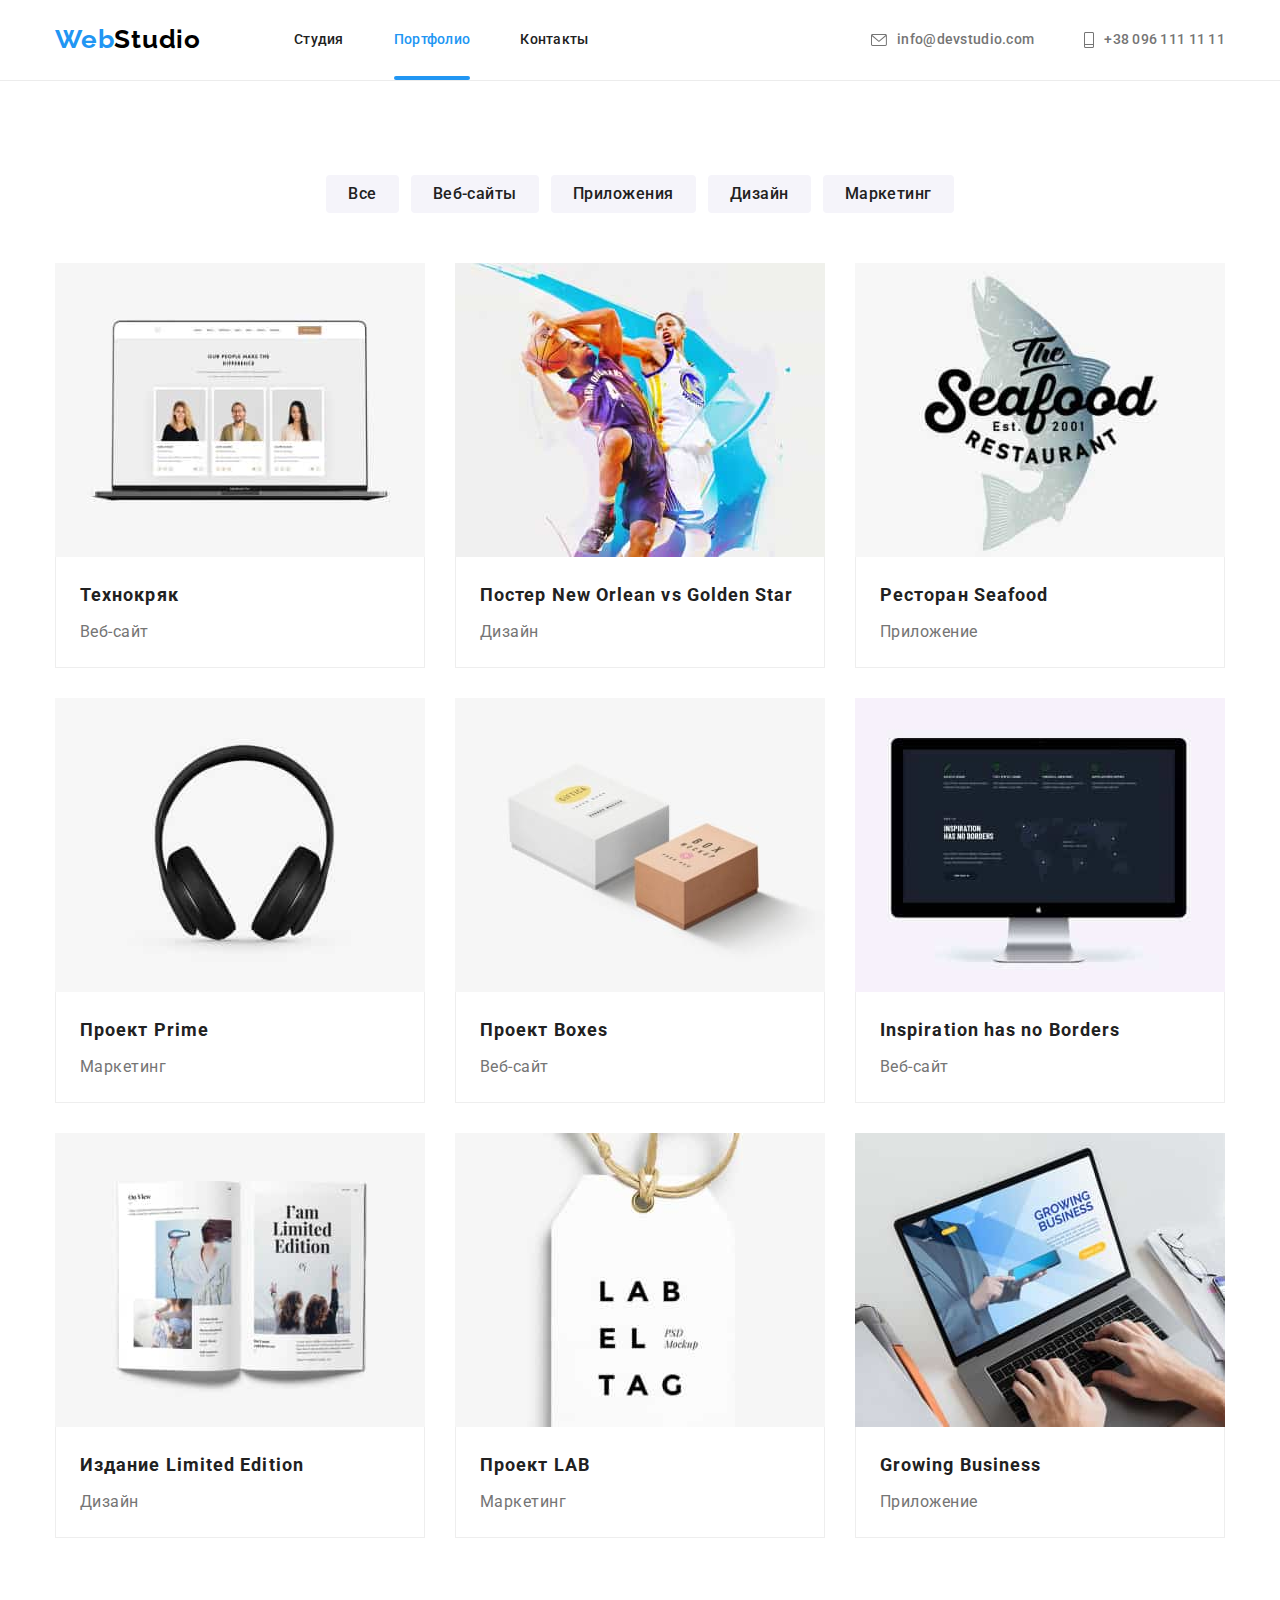
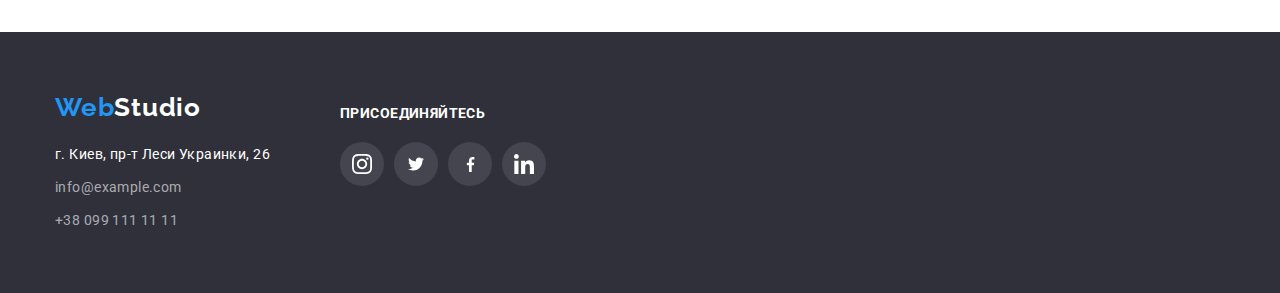
==== commit f2fa68de: "Корректировки" ====
--- a/portfolio.html
+++ b/portfolio.html
@@ -37,12 +37,23 @@
         </nav>
         <ul class="site-cont list">
           <li class="item">
-            <a class="link" href="mailto:info@devstudio.com"
-              >info@devstudio.com</a
-            >
+            <!-- <div class="header-mail"> -->
+            <a class="header-contacts link" href="mailto:info@devstudio.com"
+              ><svg class="header-icon" width="16px" height="12px">
+                <use href="./images/icons.svg#envelope-1"></use>
+              </svg>
+              <span>info@devstudio.com</span>
+            </a>
+            <!-- </div> -->
           </li>
           <li class="item">
-            <a class="link" href="tel:+38-096-111-11-11">+38 096 111 11 11</a>
+            <!-- <div class=""> -->
+            <a class="header-contacts link" href="tel:+38-096-111-11-11"
+              ><svg class="header-icon" width="10px" height="16px">
+                <use href="./images/icons.svg#vector"></use>
+              </svg>
+              <span>+38 096 111 11 11</span></a
+            >
           </li>
         </ul>
       </div>
--- a/styles/styles.css
+++ b/styles/styles.css
@@ -203,7 +203,9 @@
 .header-contacts {
     display: flex;
     align-items: center;
+    justify-content: center;
     cursor: pointer;
+    fill: var(--secondaty-text-color);
 
     color: var(--secondaty-text-color);
 }
@@ -313,6 +315,42 @@
     margin-bottom: 30px;
     background: #F5F4FA;
     border-radius: 4px;
+    margin: 0;
+    padding: 0;
+    margin-bottom: 30px;
+}
+
+.functions-card {
+    position: relative;
+    border: none;
+}
+
+.function-title {
+    display: flex;
+    align-items: center;
+    justify-content: center;
+    position: absolute;
+    bottom: 0;
+    left: 0;
+
+    font-weight: 700;
+    font-size: 14px;
+    line-height: 16px;
+    text-align: center;
+    letter-spacing: 0.03em;
+    text-transform: uppercase;
+    margin: 0;
+    padding: 0;
+
+    color: var(--hero-text-color);
+    background: rgba(47, 48, 58, 0.8);
+    min-width: 370px;
+    padding-top: 27px;
+    padding-bottom: 27px;
+}
+
+.functions-pic {
+    margin-bottom: -4px;
 }
 
 .feature,
@@ -324,12 +362,11 @@
 .feature,
 .functions {
     justify-content: space-between;
-
-}
-
-.functions .item {
+}
+
+/* .functions .item {
     margin-bottom: -4px;
-}
+} */
 
 /* .functions .item+.item {
     margin-left: 30px;
@@ -343,6 +380,7 @@
     text-transform: uppercase;
 
     margin-top: 0;
+    margin-bottom: 10px;
 }
 
 
@@ -793,8 +831,8 @@
     top: 50%;
     left: 50%;
     transform: translate(-50%, -50%) scale(1);
-    width: 528px;
-    height: 581px;
+    min-width: 528px;
+    min-height: 581px;
 
     transition-duration: 1000ms;
     transition-timing-function: cubic-bezier(0.4, 0, 0.2, 1);
